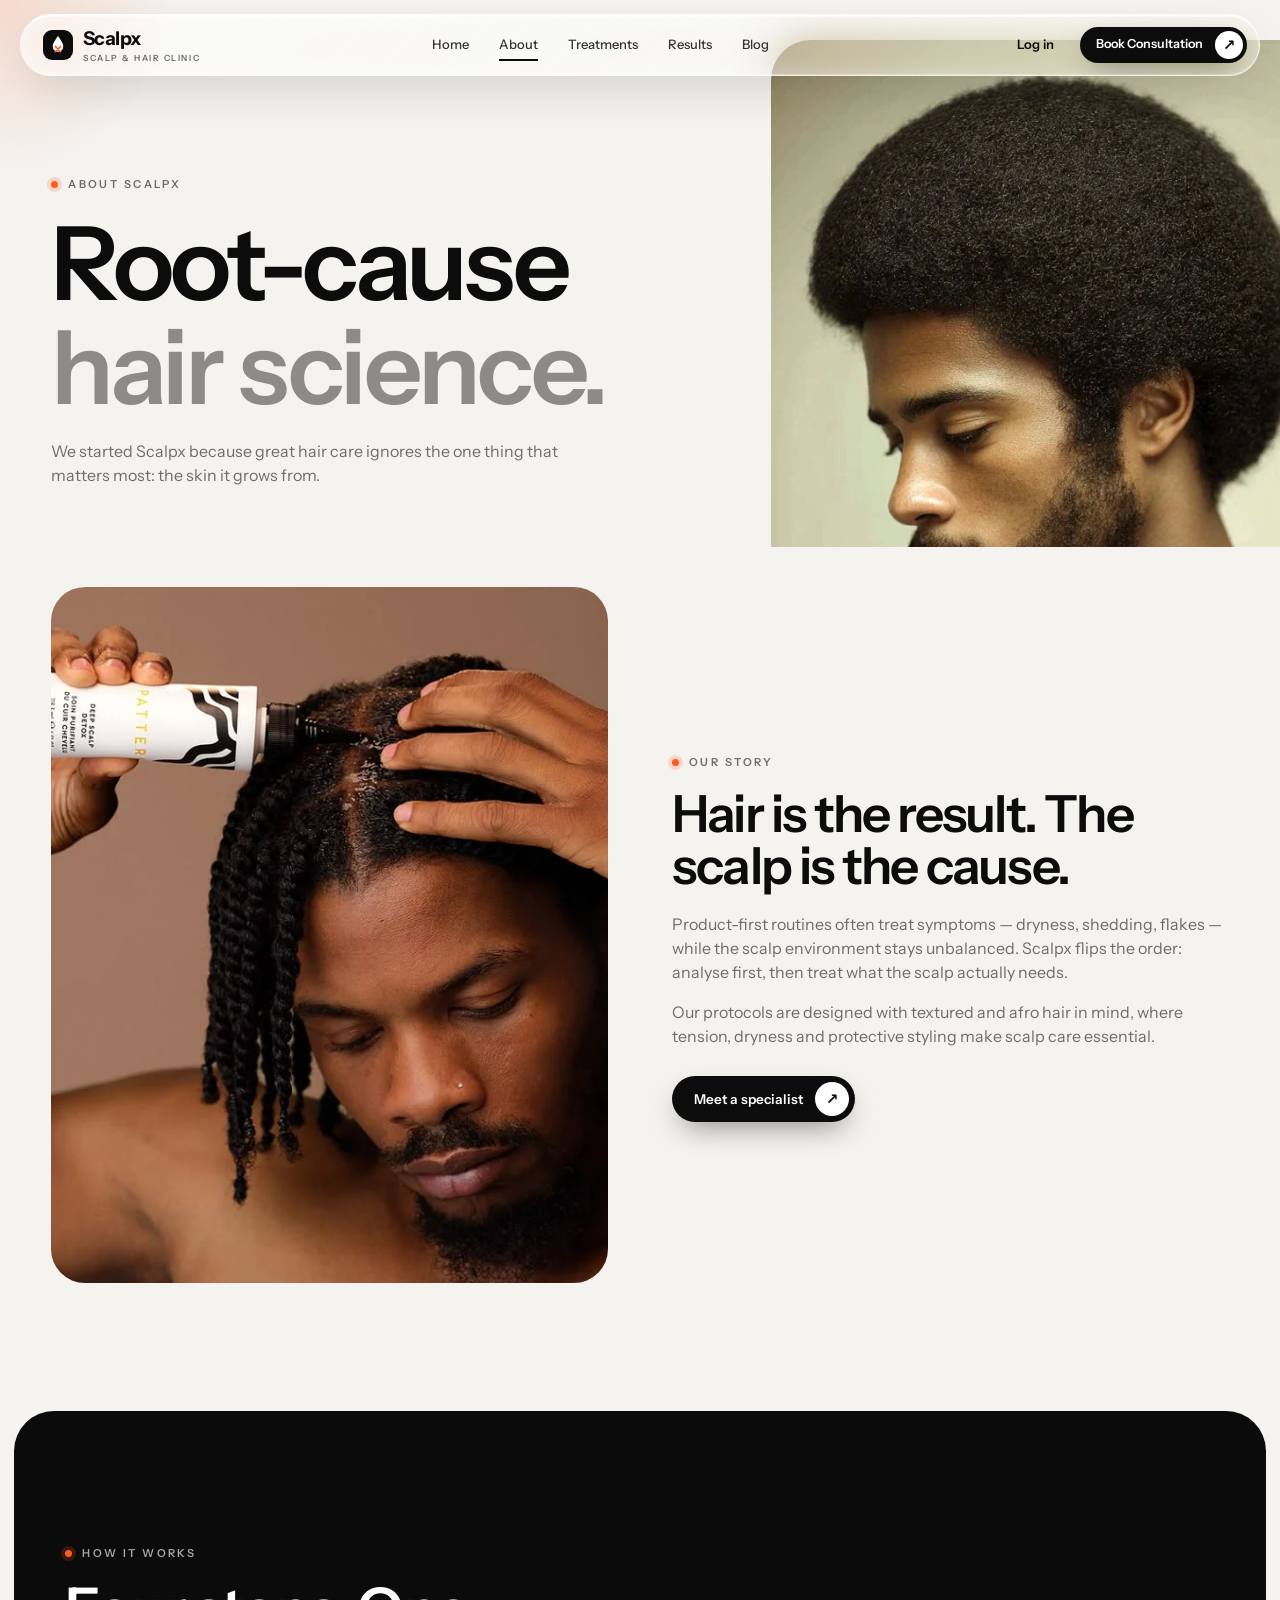
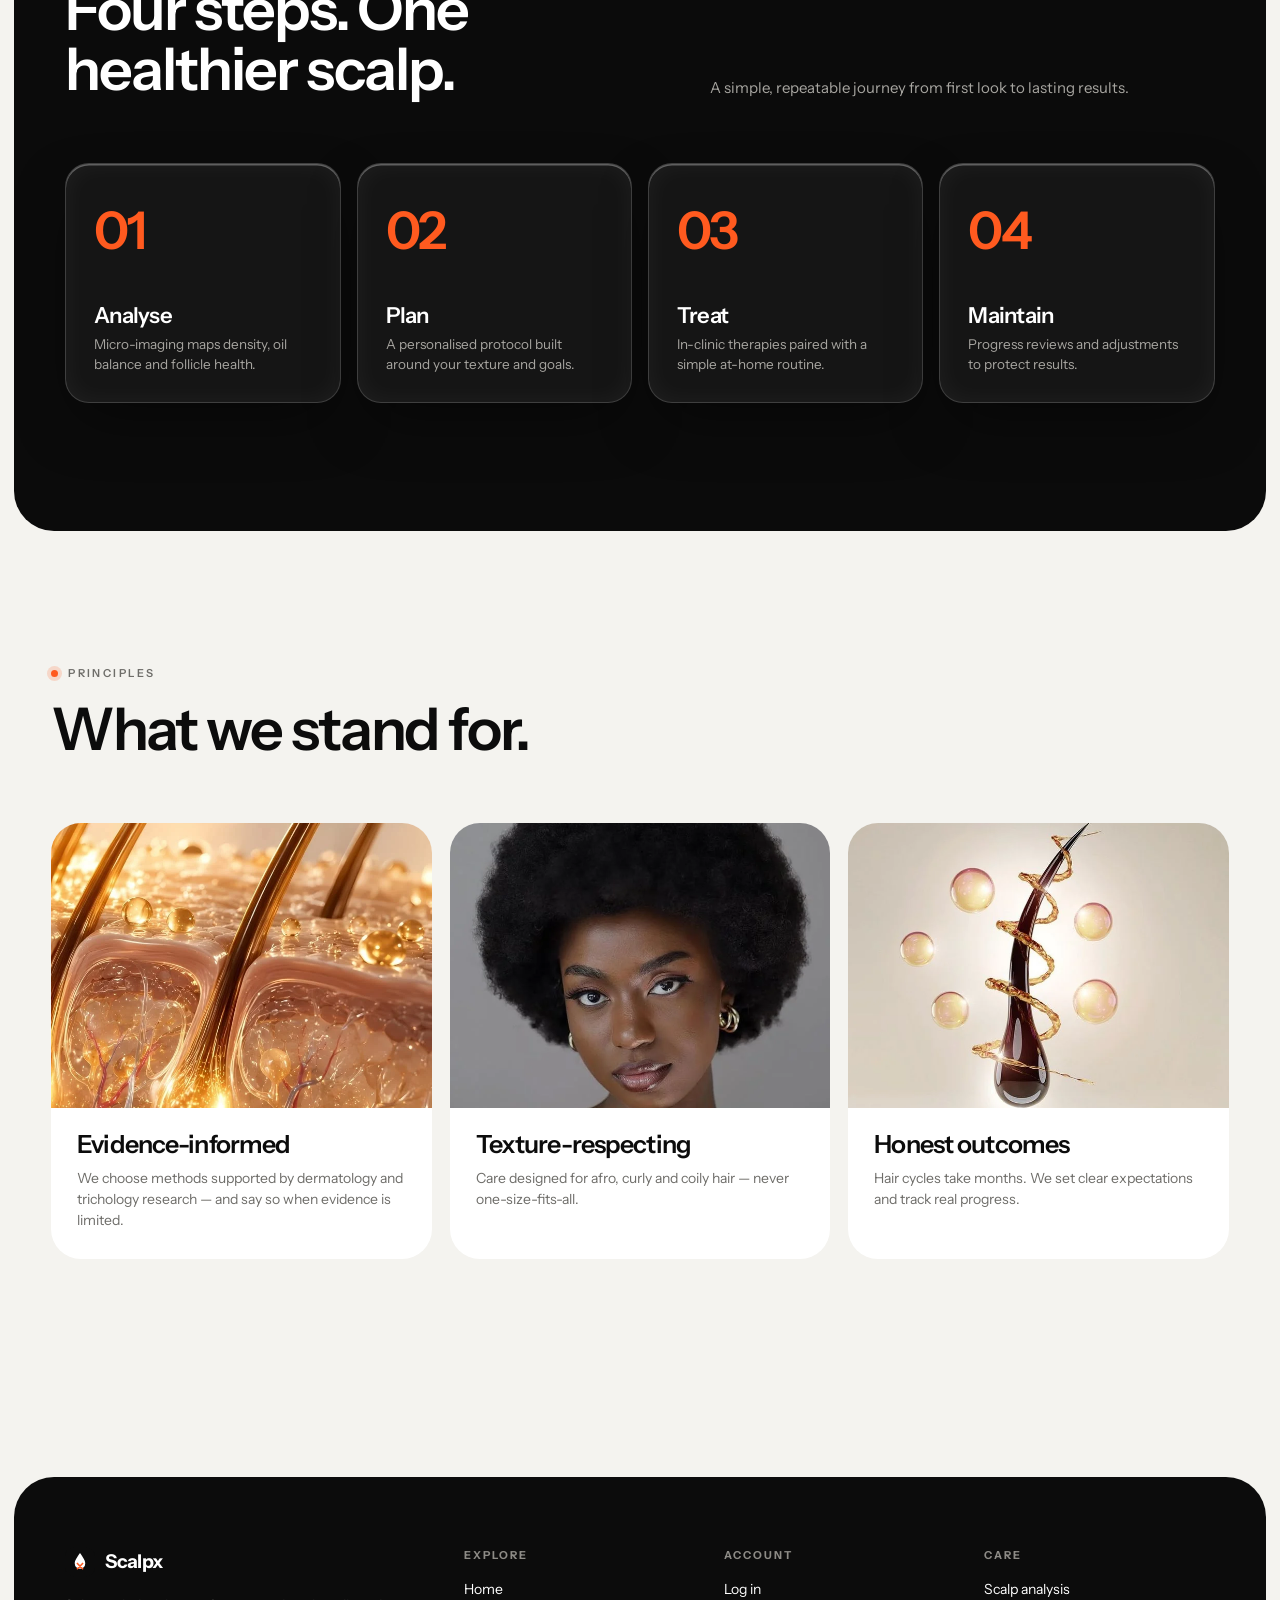
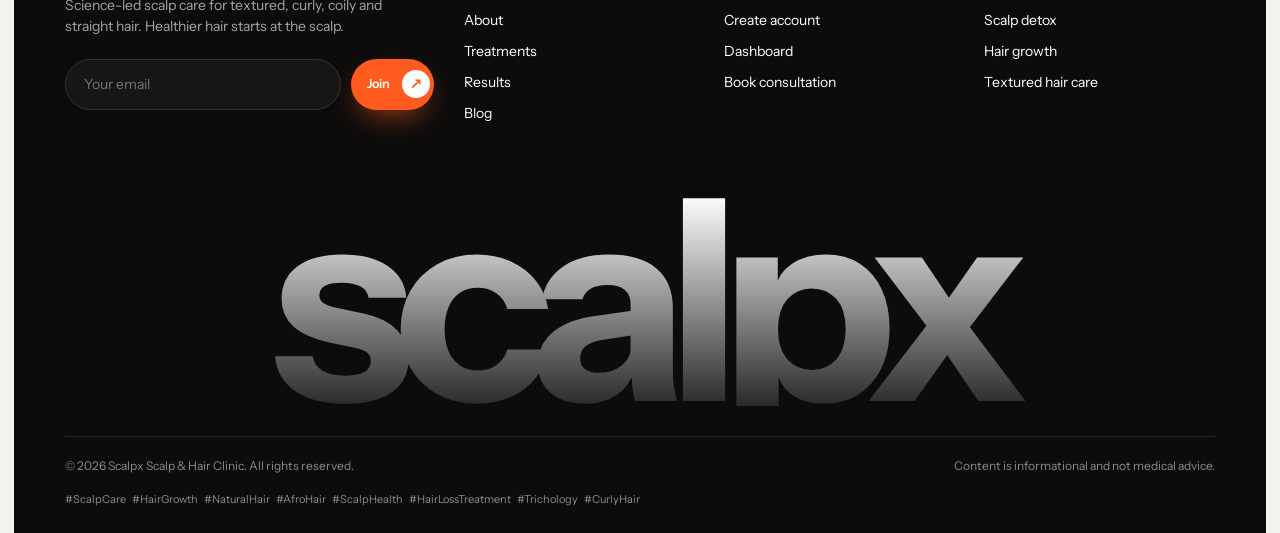
==== public/about.html @ f375ebe6 "Build Scalpx scalp & hair clinic site: pages, liquid-glass UI, motion, auth demo, SEO Co-Authored-By" ====
<!doctype html><html lang="en"><head><meta charset="utf-8"><meta name="viewport" content="width=device-width,initial-scale=1,viewport-fit=cover">
<title>About Scalpx — Root-Cause Scalp & Hair Science</title><meta name="description" content="Learn how Scalpx uses scalp analysis and personalised care for afro, curly and straight hair to support healthier, fuller hair growth."><meta name="keywords" content="scalp treatment, scalp care, hair growth, hair loss treatment, afro hair care, natural hair care, textured hair scalp clinic, scalp analysis, scalp detox, dandruff treatment, hair thinning, trichology, healthy hair, curly hair care, scalp health">
<meta name="theme-color" content="#f4f3ef"><link rel="canonical" href="https://scalpx.vercel.app/about.html">
<meta property="og:type" content="website"><meta property="og:title" content="About Scalpx — Root-Cause Scalp & Hair Science"><meta property="og:description" content="Learn how Scalpx uses scalp analysis and personalised care for afro, curly and straight hair to support healthier, fuller hair growth."><meta property="og:image" content="https://scalpx.vercel.app/img/og.jpg"><meta property="og:url" content="https://scalpx.vercel.app/about.html"><meta name="twitter:card" content="summary_large_image">
<link rel="icon" href="favicon.svg" type="image/svg+xml"><link rel="preload" href="fonts/instrument-sans-latin-wght-normal.woff2" as="font" type="font/woff2" crossorigin>
<link rel="stylesheet" href="css/style.css"><script type="application/ld+json">{"@context": "https://schema.org", "@type": "HealthAndBeautyBusiness", "name": "Scalpx Scalp & Hair Clinic", "description": "Science-led scalp analysis, treatments and ongoing care for stronger, fuller hair.", "url": "https://scalpx.vercel.app", "image": "https://scalpx.vercel.app/img/og.jpg", "knowsAbout": ["Scalp care", "Hair growth", "Afro-textured hair", "Hair loss"]}</script></head><body><header class="nav glass" role="banner">
 <a class="logo" href="index.html" aria-label="Scalpx home"><svg viewBox="0 0 40 40" fill="none" aria-hidden="true"><rect width="40" height="40" rx="12" fill="#0c0c0c"/><path d="M20 8c-4 6-7 9.5-7 14a7 7 0 0014 0c0-4.500-3-8-7-14z" fill="#fff"/><path d="M16.500 22l7 7m0-7l-7 7" stroke="#ff5a1f" stroke-width="2.200" stroke-linecap="round"/></svg><div>Scalpx<small>Scalp &amp; Hair Clinic</small></div></a>
 <nav class="links" aria-label="Primary"><a href="index.html">Home</a><a href="about.html" class=on>About</a><a href="treatments.html">Treatments</a><a href="results.html">Results</a><a href="blog.html">Blog</a></nav>
 <div class="nav-cta">
  <a class="login-link" data-auth="out" href="login.html">Log in</a>
  <a class="avatar" data-auth="in" href="dashboard.html" aria-label="Your dashboard" style="display:none"><span data-initial></span></a>
  <a class="btn btn-dark btn-sm" href="book.html">Book Consultation <i>↗</i></a>
  <button class="burger" aria-label="Menu" aria-expanded="false"><i></i><i></i></button>
 </div>
</header>
<div class="menu" aria-label="Mobile menu"><a class="big" href="index.html">Home<span>01</span></a><a class="big" href="about.html">About<span>02</span></a><a class="big" href="treatments.html">Treatments<span>03</span></a><a class="big" href="results.html">Results<span>04</span></a><a class="big" href="blog.html">Blog<span>05</span></a>
 <a class="big" data-auth="out" href="login.html">Log in<span>Account</span></a>
 <a class="big" data-auth="in" href="dashboard.html" style="display:none">Dashboard<span data-name></span></a>
 <a class="btn btn-acc" style="align-self:flex-start;margin-top:22px" href="book.html">Book Consultation <i>↗</i></a>
</div><main id="main">
<section class="page-hero"><div class="wrap"><span class="eyebrow">About Scalpx</span><h1>Root-cause<br><span class="dim">hair science.</span></h1>
<p>We started Scalpx because great hair care ignores the one thing that matters most: the skin it grows from.</p></div>
<div class="bgimg rvx"><img src="img/man.webp" alt="Man with a healthy afro"></div></section>
<section class="sec" style="padding-top:40px"><div class="wrap split">
 <div class="pic ratio-45 rvx"><img src="img/twists.webp" alt="Man receiving a scalp treatment on twists" style="object-position:40% 50%" loading="lazy"></div>
 <div><span class="eyebrow rv">Our story</span><h2 class="rv" style="font-size:clamp(32px,4vw,56px);margin:16px 0 20px">Hair is the result. The scalp is the cause.</h2>
 <p class="rv" style="color:var(--mute);margin-bottom:16px">Product-first routines often treat symptoms — dryness, shedding, flakes — while the scalp environment stays unbalanced. Scalpx flips the order: analyse first, then treat what the scalp actually needs.</p>
 <p class="rv" style="color:var(--mute);margin-bottom:28px">Our protocols are designed with textured and afro hair in mind, where tension, dryness and protective styling make scalp care essential.</p>
 <a class="btn btn-dark rv" href="book.html">Meet a specialist <i>↗</i></a></div>
</div></section>
<section class="dark-sec sec"><div class="wrap">
 <div class="sec-head"><div class="rv"><span class="eyebrow">How it works</span><h2 style="margin-top:16px">Four steps. One healthier scalp.</h2></div><p class="rv" style="--d:.1s">A simple, repeatable journey from first look to lasting results.</p></div>
 <div class="steps" style="--paper:#151515">
  <div class="step rv glass-dark" style="--d:0.0s"><div><h3>Analyse</h3><p style="color:#a7a5a0">Micro-imaging maps density, oil balance and follicle health.</p></div></div><div class="step rv glass-dark" style="--d:0.08s"><div><h3>Plan</h3><p style="color:#a7a5a0">A personalised protocol built around your texture and goals.</p></div></div><div class="step rv glass-dark" style="--d:0.16s"><div><h3>Treat</h3><p style="color:#a7a5a0">In-clinic therapies paired with a simple at-home routine.</p></div></div><div class="step rv glass-dark" style="--d:0.24s"><div><h3>Maintain</h3><p style="color:#a7a5a0">Progress reviews and adjustments to protect results.</p></div></div>
 </div>
</div></section>
<section class="sec"><div class="wrap">
 <div class="sec-head"><div class="rv"><span class="eyebrow">Principles</span><h2 style="margin-top:16px">What we stand for.</h2></div><p class="rv" style="--d:.1s"></p></div>
 <div class="tgrid">
  <div class="tcard rv" style="--d:0.0s"><div class="im"><img src="img/gold.webp" alt="" loading="lazy"></div><div class="tx"><h3>Evidence-informed</h3><p>We choose methods supported by dermatology and trichology research — and say so when evidence is limited.</p></div></div><div class="tcard rv" style="--d:0.1s"><div class="im"><img src="img/woman.webp" alt="" loading="lazy"></div><div class="tx"><h3>Texture-respecting</h3><p>Care designed for afro, curly and coily hair — never one-size-fits-all.</p></div></div><div class="tcard rv" style="--d:0.2s"><div class="im"><img src="img/helix.webp" alt="" loading="lazy"></div><div class="tx"><h3>Honest outcomes</h3><p>Hair cycles take months. We set clear expectations and track real progress.</p></div></div>
 </div>
</div></section>
</main><footer class="foot" role="contentinfo"><div class="wrap">
 <div class="cols">
  <div><a class="logo" href="index.html"><svg viewBox="0 0 40 40" fill="none" aria-hidden="true"><rect width="40" height="40" rx="12" fill="#0c0c0c"/><path d="M20 8c-4 6-7 9.5-7 14a7 7 0 0014 0c0-4.500-3-8-7-14z" fill="#fff"/><path d="M16.500 22l7 7m0-7l-7 7" stroke="#ff5a1f" stroke-width="2.200" stroke-linecap="round"/></svg><div>Scalpx</div></a>
   <p style="color:#a7a5a0;max-width:340px;margin:18px 0 22px;font-size:14px">Science-led scalp care for textured, curly, coily and straight hair. Healthier hair starts at the scalp.</p>
   <form id="newsform" class="news" novalidate><input class="sr" name="hp" tabindex="-1" aria-hidden="true"><label class="sr" for="nl">Email</label>
    <input id="nl" name="email" type="email" placeholder="Your email" style="flex:1;min-width:170px;padding:14px 18px;border-radius:99px;border:1px solid #333;background:#161616;color:#fff;font:inherit;font-size:14px">
    <button class="btn btn-acc btn-sm" type="submit">Join <i>↗</i></button></form></div>
  <div><h5>Explore</h5><ul><li><a href="index.html">Home</a></li><li><a href="about.html">About</a></li><li><a href="treatments.html">Treatments</a></li><li><a href="results.html">Results</a></li><li><a href="blog.html">Blog</a></li></ul></div>
  <div><h5>Account</h5><ul><li><a href="login.html">Log in</a></li><li><a href="login.html#register">Create account</a></li><li><a href="dashboard.html">Dashboard</a></li><li><a href="book.html">Book consultation</a></li></ul></div>
  <div><h5>Care</h5><ul><li><a href="treatments.html#analysis">Scalp analysis</a></li><li><a href="treatments.html#detox">Scalp detox</a></li><li><a href="treatments.html#growth">Hair growth</a></li><li><a href="treatments.html#textured">Textured hair care</a></li></ul></div>
 </div>
 <div class="big" aria-hidden="true">scalpx</div>
 <div class="legal"><span>© 2026 Scalpx Scalp &amp; Hair Clinic. All rights reserved.</span><span>Content is informational and not medical advice.</span></div>
 <div class="tags"><span>#ScalpCare</span> <span>#HairGrowth</span> <span>#NaturalHair</span> <span>#AfroHair</span> <span>#ScalpHealth</span> <span>#HairLossTreatment</span> <span>#Trichology</span> <span>#CurlyHair</span></div>
</div></footer><script src="js/main.js" defer></script></body></html>
---- public/css/style.css ----
@font-face{font-family:"Instrument Sans";src:url(../fonts/instrument-sans-latin-wght-normal.woff2) format("woff2");font-weight:400 700;font-display:swap}
:root{--bg:#f4f3ef;--paper:#fff;--ink:#0c0c0c;--mute:#6e6d69;--line:rgba(12,12,12,.1);--acc:#ff5a1f;--acc2:#ffb347;--r:28px;--ease:cubic-bezier(.2,.8,.2,1);--pad:clamp(20px,4vw,64px)}
*{box-sizing:border-box;margin:0;padding:0}
html{scroll-behavior:smooth;-webkit-text-size-adjust:100%}
body{font-family:"Instrument Sans",system-ui,-apple-system,"Segoe UI",sans-serif;background:var(--bg);color:var(--ink);line-height:1.5;overflow-x:hidden;-webkit-font-smoothing:antialiased;opacity:0;animation:pgin .7s var(--ease) .05s forwards}
@keyframes pgin{to{opacity:1}}
body.leaving{animation:none;opacity:0;transition:opacity .28s}
img{display:block;max-width:100%}
a{color:inherit;text-decoration:none}
button{font:inherit;color:inherit;cursor:pointer;border:0;background:none}
h1,h2,h3{letter-spacing:-.035em;line-height:1.02;font-weight:600}
.wrap{max-width:1360px;margin:0 auto;padding:0 var(--pad)}
.eyebrow{display:inline-flex;align-items:center;gap:10px;font-size:11px;letter-spacing:.22em;text-transform:uppercase;color:var(--mute);font-weight:600}
.eyebrow:before{content:"";width:7px;height:7px;border-radius:50%;background:var(--acc);box-shadow:0 0 0 4px rgba(255,90,31,.18)}
.dim{color:#8d8b86}.acc{color:var(--acc)}
.sr{position:absolute;width:1px;height:1px;overflow:hidden;clip:rect(0 0 0 0)}

/* ---------- liquid glass ---------- */
.glass,.glass-dark{position:relative;isolation:isolate;overflow:hidden;backdrop-filter:blur(22px) saturate(1.7) brightness(1.04);-webkit-backdrop-filter:blur(22px) saturate(1.7) brightness(1.04)}
.glass{background:linear-gradient(135deg,rgba(255,255,255,.62),rgba(255,255,255,.28));border:1px solid rgba(255,255,255,.7);box-shadow:inset 0 1.5px 0 rgba(255,255,255,.95),inset 0 -1px 0 rgba(255,255,255,.35),inset 0 0 22px rgba(255,255,255,.35),0 18px 50px -14px rgba(20,20,20,.22)}
.glass-dark{background:linear-gradient(135deg,rgba(30,30,30,.62),rgba(10,10,10,.42));border:1px solid rgba(255,255,255,.18);color:#fff;box-shadow:inset 0 1.5px 0 rgba(255,255,255,.3),inset 0 0 26px rgba(255,255,255,.05),0 24px 60px -16px rgba(0,0,0,.5)}
.glass:after,.glass-dark:after{content:"";position:absolute;inset:0;z-index:-1;pointer-events:none;background:radial-gradient(260px circle at var(--mx,30%) var(--my,0%),rgba(255,255,255,.55),transparent 60%);opacity:.0;transition:opacity .4s}
.glass-dark:after{background:radial-gradient(260px circle at var(--mx,30%) var(--my,0%),rgba(255,160,90,.28),transparent 60%)}
.glass:hover:after,.glass-dark:hover:after{opacity:1}

/* ---------- nav ---------- */
.nav{position:fixed;top:14px;left:50%;transform:translateX(-50%);width:min(1240px,calc(100% - 28px));z-index:90;border-radius:999px;padding:10px 12px 10px 22px;display:flex;align-items:center;justify-content:space-between;gap:16px;transition:top .4s var(--ease),transform .4s var(--ease)}
.nav.hide{transform:translate(-50%,-140%)}
.logo{display:flex;align-items:center;gap:10px;font-weight:700;letter-spacing:-.03em;font-size:19px}
.logo small{display:block;font-size:8.5px;letter-spacing:.18em;text-transform:uppercase;color:var(--mute);font-weight:600;margin-top:-2px}
.logo svg{width:30px;height:30px}
.links{display:flex;gap:30px;font-size:13px;font-weight:500}
.links a{position:relative;padding:6px 0;color:#333}
.links a:after{content:"";position:absolute;left:0;bottom:0;height:1.5px;width:100%;background:var(--ink);transform:scaleX(0);transform-origin:right;transition:transform .4s var(--ease)}
.links a:hover:after,.links a.on:after{transform:scaleX(1);transform-origin:left}
.nav-cta{display:flex;align-items:center;gap:10px}
.login-link{font-size:13px;font-weight:600;padding:10px 16px;border-radius:999px}
.login-link:hover{background:rgba(0,0,0,.06)}
.avatar{width:36px;height:36px;border-radius:50%;background:var(--ink);color:#fff;display:grid;place-items:center;font-weight:700;font-size:14px}
.burger{display:none;width:42px;height:42px;border-radius:50%;background:var(--ink);position:relative}
.burger i{position:absolute;left:12px;right:12px;height:1.8px;background:#fff;transition:.35s var(--ease)}
.burger i:nth-child(1){top:16px}.burger i:nth-child(2){top:24px}
.burger.x i:nth-child(1){top:20px;transform:rotate(45deg)}.burger.x i:nth-child(2){top:20px;transform:rotate(-45deg)}
.menu{position:fixed;inset:0;z-index:80;background:rgba(244,243,239,.78);backdrop-filter:blur(30px) saturate(1.6);-webkit-backdrop-filter:blur(30px) saturate(1.6);display:flex;flex-direction:column;justify-content:center;padding:100px var(--pad) 40px;gap:6px;clip-path:circle(0 at calc(100% - 50px) 40px);transition:clip-path .7s var(--ease);pointer-events:none}
.menu.open{clip-path:circle(160% at calc(100% - 50px) 40px);pointer-events:auto}
.menu a.big{font-size:clamp(40px,12vw,64px);font-weight:600;letter-spacing:-.04em;padding:4px 0;display:flex;justify-content:space-between;align-items:center;border-bottom:1px solid var(--line)}
.menu a.big span{font-size:13px;color:var(--mute);letter-spacing:0;font-weight:500}

/* ---------- buttons ---------- */
.btn{display:inline-flex;align-items:center;gap:12px;padding:6px 6px 6px 22px;border-radius:999px;font-weight:600;font-size:13.5px;transition:transform .35s var(--ease),box-shadow .35s;white-space:nowrap}
.btn i{width:34px;height:34px;border-radius:50%;display:grid;place-items:center;font-style:normal;font-size:15px;transition:transform .4s var(--ease)}
.btn:hover{transform:translateY(-2px)}.btn:hover i{transform:rotate(-45deg)}
.btn-dark{background:var(--ink);color:#fff;box-shadow:0 12px 30px -10px rgba(0,0,0,.5)}.btn-dark i{background:#fff;color:var(--ink)}
.btn-acc{background:var(--acc);color:#fff;box-shadow:0 12px 30px -10px rgba(255,90,31,.7)}.btn-acc i{background:#fff;color:var(--acc)}
.btn-line{border:1.5px solid var(--ink);padding:5px 5px 5px 20px}.btn-line i{background:var(--ink);color:#fff}
.btn-sm{font-size:12.5px;padding:4px 4px 4px 16px}.btn-sm i{width:28px;height:28px}
.circ{width:38px;height:38px;border-radius:50%;display:grid;place-items:center;background:var(--ink);color:#fff;transition:transform .4s var(--ease)}
.circ.w{background:#fff;color:var(--ink)}

/* ---------- hero ---------- */
.hero{position:relative;min-height:max(100svh,760px);padding-top:120px;overflow:hidden;background:radial-gradient(900px 500px at 70% 25%,#fff,transparent 70%),var(--bg)}
.hero-copy{position:relative;z-index:5;max-width:600px;padding:0 var(--pad);margin-left:max(0px,calc((100vw - 1360px)/2))}
.hero h1{font-size:clamp(44px,6.2vw,92px);margin:18px 0 20px}
.hero h1 .l{display:block;overflow:hidden;padding-bottom:.06em}
.hero h1 .l>span{display:block;transform:translateY(110%);animation:up 1.1s var(--ease) forwards}
.hero h1 .l:nth-child(2)>span{animation-delay:.12s}.hero h1 .l:nth-child(3)>span{animation-delay:.24s}
@keyframes up{to{transform:none}}
.hero p.lead{font-size:15px;color:#4a4946;max-width:340px;margin-bottom:26px}
.hero-figure{position:absolute;left:50%;bottom:calc(var(--wordh,18vw)*.5);width:min(31vw,440px);transform:translateX(-4%);z-index:3;aspect-ratio:640/849;pointer-events:none}
.hero-figure img{position:absolute;inset:0;width:100%;height:100%;object-fit:contain;object-position:bottom}
.hero-figure .main{-webkit-mask-image:linear-gradient(#000 78%,transparent 99%);mask-image:linear-gradient(#000 78%,transparent 99%);animation:float 9s ease-in-out infinite}
.hero-figure .trail{filter:blur(14px) saturate(1.4) sepia(.5);opacity:.32;transform-origin:30% 50%;-webkit-mask-image:linear-gradient(90deg,transparent 30%,#000 55%,transparent 100%);mask-image:linear-gradient(90deg,transparent 30%,#000 55%,transparent 100%)}
.hero-figure .t1{animation:trail 4.5s ease-in-out infinite}.hero-figure .t2{animation:trail 4.5s ease-in-out -2.2s infinite;opacity:.32;filter:blur(26px) saturate(1.8) sepia(.8)}
@keyframes trail{0%,100%{transform:translateX(5%) scaleX(1.05)}50%{transform:translateX(17%) scaleX(1.25)}}
@keyframes float{0%,100%{transform:translateY(0)}50%{transform:translateY(-12px)}}
.hero-word{position:absolute;left:0;right:0;bottom:-.1em;text-align:center;font-size:clamp(120px,30vw,520px);line-height:.8;font-weight:700;letter-spacing:-.075em;z-index:2;color:#0a0a0a;white-space:nowrap;user-select:none;padding-bottom:.12em;transform:translateY(40%);opacity:0;animation:word 1.5s var(--ease) .3s forwards}
@keyframes word{to{transform:none;opacity:1}}
.hero-word b{font-weight:700;background:linear-gradient(120deg,#0a0a0a 55%,var(--acc));-webkit-background-clip:text;background-clip:text;color:transparent}
.float-card{position:absolute;right:max(var(--pad),calc((100vw - 1360px)/2 + var(--pad)));top:150px;z-index:6;width:236px;border-radius:24px;padding:12px;animation:float 7s ease-in-out infinite}
.float-card img{width:100%;height:118px;object-fit:cover;border-radius:16px}
.float-card .row{display:flex;justify-content:space-between;align-items:flex-end;padding:12px 4px 4px;gap:8px}
.float-card h4{font-size:14px;letter-spacing:-.02em}.float-card p{font-size:10.5px;opacity:.7;line-height:1.35;margin-top:3px}
.scroll-cue{position:absolute;left:var(--pad);bottom:28px;z-index:6;display:flex;align-items:center;gap:10px;font-size:11px;letter-spacing:.18em;text-transform:uppercase;color:var(--mute)}
.scroll-cue i{width:1px;height:40px;background:linear-gradient(var(--ink),transparent);animation:cue 2s infinite}
@keyframes cue{0%{transform:scaleY(0);transform-origin:top}50%{transform:scaleY(1);transform-origin:top}51%{transform-origin:bottom}100%{transform:scaleY(0);transform-origin:bottom}}

/* ---------- ticker ---------- */
.ticker{background:var(--ink);color:#fff;overflow:hidden;padding:18px 0;position:relative;z-index:4}
.ticker .tr{display:flex;width:max-content;animation:tick 34s linear infinite}
.ticker span{font-size:clamp(18px,2.2vw,28px);font-weight:600;letter-spacing:-.02em;padding:0 28px;display:flex;align-items:center;gap:56px}
.ticker span:after{content:"✦";color:var(--acc);font-size:.7em}
@keyframes tick{to{transform:translateX(-50%)}}

/* ---------- sections ---------- */
section{position:relative}
.sec{padding:clamp(70px,10vw,140px) 0}
.sec-head{display:grid;grid-template-columns:1.2fr 1fr;gap:40px;align-items:end;margin-bottom:clamp(36px,5vw,70px)}
.sec h2{font-size:clamp(34px,4.6vw,66px)}
.sec-head p{color:var(--mute);font-size:15px;max-width:420px}
.cards{display:grid;grid-template-columns:repeat(4,1fr);gap:18px;align-items:start}
.card{position:relative;border-radius:26px;overflow:hidden;aspect-ratio:3/4.3;color:#fff;background:#111;display:flex;flex-direction:column;justify-content:flex-end;padding:22px;transition:transform .6s var(--ease)}
.card:nth-child(1){margin-top:0}.card:nth-child(2){margin-top:54px}.card:nth-child(3){margin-top:26px}.card:nth-child(4){margin-top:80px}
.card>img{position:absolute;inset:0;width:100%;height:100%;object-fit:cover;opacity:.88;transition:transform 1.2s var(--ease)}
.card:hover>img{transform:scale(1.08)}
.card:before{content:"";position:absolute;inset:0;background:linear-gradient(transparent 35%,rgba(0,0,0,.82));z-index:1}
.card.light{background:#ece8e2;color:var(--ink)}.card.light:before{background:linear-gradient(transparent 45%,rgba(236,232,226,.95))}
.card .tag{position:absolute;top:18px;left:18px;z-index:2;font-size:10.5px;padding:6px 12px;border-radius:99px;letter-spacing:.04em}
.card .in{position:relative;z-index:2}
.card h3{font-size:clamp(22px,2vw,28px);margin-bottom:8px}.card h3 em{font-style:normal;color:var(--acc)}
.card p{font-size:12.5px;opacity:.8;margin-bottom:16px;max-width:250px}
.card .circ{position:absolute;right:20px;bottom:20px;z-index:2}.card:hover .circ{transform:rotate(-45deg)}
.split{display:grid;grid-template-columns:1fr 1fr;gap:clamp(30px,5vw,90px);align-items:center}
.pic{position:relative;border-radius:34px;overflow:hidden}
.pic img{width:100%;height:100%;object-fit:cover}
.ratio-45{aspect-ratio:4/5}.ratio-1{aspect-ratio:1}
.stats{display:grid;grid-template-columns:repeat(4,1fr);gap:0;border-top:1px solid var(--line)}
.stat{padding:30px 22px 10px 0}.stat b{display:block;font-size:clamp(40px,5vw,76px);letter-spacing:-.05em;font-weight:600}.stat b sup{font-size:.4em;color:var(--acc);vertical-align:top;margin-left:2px}
.stat span{font-size:13px;color:var(--mute)}
.dark-sec{background:#0b0b0b;color:#fff;border-radius:40px;margin:0 14px;overflow:hidden}
.dark-sec .sec-head p,.dark-sec .eyebrow{color:#a7a5a0}
.tlist{display:grid;gap:0}
.trow{display:grid;grid-template-columns:70px 1fr 1.1fr auto;gap:24px;align-items:center;padding:26px 0;border-bottom:1px solid rgba(255,255,255,.13);transition:padding .5s var(--ease),background .4s}
.trow:hover{padding-left:16px;padding-right:16px;background:rgba(255,255,255,.04)}
.trow .n{color:var(--acc);font-weight:600;font-size:13px}.trow h3{font-size:clamp(22px,2.6vw,36px)}.trow p{color:#a7a5a0;font-size:14px}
.trow .circ{background:#fff;color:#000}.trow:hover .circ{transform:rotate(-45deg);background:var(--acc);color:#fff}
.orb{position:absolute;border-radius:50%;filter:blur(70px);opacity:.55;pointer-events:none;animation:float 12s ease-in-out infinite}
.quote{font-size:clamp(26px,3.6vw,52px);letter-spacing:-.035em;line-height:1.1;font-weight:500}
.cta{position:relative;border-radius:40px;overflow:hidden;margin:0 14px;color:#fff;min-height:520px;display:grid;place-items:center;text-align:center;padding:60px 24px}
.cta>img{position:absolute;inset:0;width:100%;height:100%;object-fit:cover;z-index:-2;animation:zoom 22s ease-in-out infinite alternate}
@keyframes zoom{to{transform:scale(1.12)}}
.cta:before{content:"";position:absolute;inset:0;background:linear-gradient(rgba(0,0,0,.45),rgba(0,0,0,.7));z-index:-1}
.cta h2{font-size:clamp(38px,6vw,92px);max-width:900px;margin:18px auto 30px}
.page-hero{padding:170px 0 60px;position:relative;overflow:hidden}
.page-hero h1{font-size:clamp(46px,8vw,128px);margin:18px 0}
.page-hero p{max-width:520px;color:var(--mute);font-size:16px}
.page-hero .bgimg{position:absolute;right:-4%;top:40px;width:min(44vw,560px);aspect-ratio:3/4;border-radius:40px;overflow:hidden;opacity:.95;transform:rotate(4deg)}
.page-hero .bgimg img{width:100%;height:100%;object-fit:cover}
.chips{display:flex;flex-wrap:wrap;gap:8px}.chip{padding:9px 16px;border-radius:99px;font-size:12.5px;font-weight:600;border:1px solid var(--line);background:rgba(255,255,255,.5);transition:.3s}
.chip.on,.chip:hover{background:var(--ink);color:#fff;border-color:var(--ink)}
.steps{display:grid;grid-template-columns:repeat(4,1fr);gap:16px;counter-reset:s}
.step{background:var(--paper);border-radius:24px;padding:28px;min-height:240px;counter-increment:s;display:flex;flex-direction:column;justify-content:space-between;transition:transform .5s var(--ease),box-shadow .5s}
.step:hover{transform:translateY(-8px);box-shadow:0 30px 60px -30px rgba(0,0,0,.35)}
.step:before{content:"0" counter(s);font-size:52px;font-weight:600;letter-spacing:-.05em;color:var(--acc)}
.step h3{font-size:22px;margin-bottom:6px}.step p{font-size:13.5px;color:var(--mute)}
.tgrid{display:grid;grid-template-columns:repeat(3,1fr);gap:18px}
.tcard{background:var(--paper);border-radius:30px;overflow:hidden;display:flex;flex-direction:column;transition:transform .5s var(--ease),box-shadow .5s}
.tcard:hover{transform:translateY(-8px);box-shadow:0 36px 70px -34px rgba(0,0,0,.4)}
.tcard .im{aspect-ratio:4/3;overflow:hidden;background:#111}.tcard .im img{width:100%;height:100%;object-fit:cover;transition:transform 1.2s var(--ease)}.tcard:hover .im img{transform:scale(1.08)}
.tcard .tx{padding:24px 26px 28px;display:flex;flex-direction:column;gap:10px;flex:1}
.tcard h3{font-size:25px}.tcard p{font-size:14px;color:var(--mute);flex:1}
.meta{display:flex;gap:8px;flex-wrap:wrap}.meta span{font-size:11px;padding:5px 11px;border-radius:99px;background:var(--bg);font-weight:600}
.bar{margin:18px 0}.bar .lab{display:flex;justify-content:space-between;font-size:13px;font-weight:600;margin-bottom:8px}
.bar .tk{height:8px;border-radius:9px;background:rgba(255,255,255,.14);overflow:hidden}.bar .tk i{display:block;height:100%;width:0;border-radius:9px;background:linear-gradient(90deg,var(--acc),var(--acc2));transition:width 1.8s var(--ease)}
.bar.on .tk i{width:var(--w)}
.faq details{border-bottom:1px solid var(--line);padding:22px 0}.faq summary{list-style:none;cursor:pointer;display:flex;justify-content:space-between;font-size:clamp(18px,2vw,24px);font-weight:600;letter-spacing:-.02em;gap:20px}
.faq summary::-webkit-details-marker{display:none}.faq summary:after{content:"+";font-size:28px;line-height:1;transition:transform .4s var(--ease);color:var(--acc)}
.faq details[open] summary:after{transform:rotate(45deg)}.faq details p{color:var(--mute);margin-top:12px;max-width:640px;font-size:15px}
.posts{display:grid;grid-template-columns:repeat(3,1fr);gap:18px}
.post{cursor:pointer;background:var(--paper);border-radius:28px;overflow:hidden;text-align:left;transition:transform .5s var(--ease),box-shadow .5s;display:flex;flex-direction:column}
.post:hover{transform:translateY(-8px);box-shadow:0 36px 70px -34px rgba(0,0,0,.4)}
.post .im{aspect-ratio:16/11;overflow:hidden}.post .im img{width:100%;height:100%;object-fit:cover;transition:transform 1.2s var(--ease)}.post:hover .im img{transform:scale(1.08)}
.post .tx{padding:22px 24px 26px}.post small{color:var(--acc);font-weight:700;font-size:11px;letter-spacing:.14em;text-transform:uppercase}
.post h3{font-size:22px;margin:8px 0}.post p{font-size:13.5px;color:var(--mute)}
.post.hide{display:none}
.modal{position:fixed;inset:0;z-index:120;background:rgba(10,10,10,.55);backdrop-filter:blur(10px);display:grid;place-items:center;padding:20px;opacity:0;pointer-events:none;transition:opacity .4s}
.modal.open{opacity:1;pointer-events:auto}
.modal .box{max-width:720px;width:100%;max-height:88vh;overflow:auto;border-radius:32px;transform:translateY(30px) scale(.97);transition:transform .5s var(--ease)}
.modal.open .box{transform:none}
.modal .box img{width:100%;height:240px;object-fit:cover}.modal .bd{padding:30px 34px 38px}.modal h3{font-size:34px;margin:10px 0 14px}.modal .bd p{color:#333;margin-bottom:12px;font-size:15px}
.x-btn{position:absolute;top:14px;right:14px;z-index:3;width:38px;height:38px;border-radius:50%;background:rgba(0,0,0,.6);color:#fff;font-size:18px}
.news{display:flex;gap:10px;flex-wrap:wrap}
.field{display:flex;flex-direction:column;gap:7px;margin-bottom:16px}
.field label{font-size:12px;font-weight:600;letter-spacing:.04em}
.field input,.field select,.field textarea{font:inherit;font-size:15px;padding:15px 18px;border-radius:16px;border:1.5px solid rgba(12,12,12,.12);background:rgba(255,255,255,.7);outline:none;transition:border .3s,box-shadow .3s,background .3s;width:100%}
.field input:focus,.field select:focus,.field textarea:focus{border-color:var(--acc);box-shadow:0 0 0 4px rgba(255,90,31,.15);background:#fff}
.field .err{font-size:12px;color:#d2300a;min-height:0;display:none}.field.bad input,.field.bad select{border-color:#d2300a}.field.bad .err{display:block}
.pw{position:relative}.pw button{position:absolute;right:12px;top:50%;transform:translateY(-50%);font-size:12px;font-weight:600;color:var(--mute);padding:6px 8px}
.two{display:grid;grid-template-columns:1fr 1fr;gap:14px}
.auth{min-height:100svh;display:grid;grid-template-columns:1.05fr 1fr}
.auth-side{position:relative;overflow:hidden;color:#fff;display:flex;flex-direction:column;justify-content:space-between;padding:34px;min-height:100svh}
.auth-side>img{position:absolute;inset:0;width:100%;height:100%;object-fit:cover;z-index:-2;animation:zoom 20s ease-in-out infinite alternate}
.auth-side:before{content:"";position:absolute;inset:0;z-index:-1;background:linear-gradient(160deg,rgba(0,0,0,.2),rgba(0,0,0,.75))}
.auth-side h2{font-size:clamp(36px,4.2vw,64px);max-width:500px}
.auth-main{display:grid;place-items:center;padding:100px var(--pad) 50px}
.auth-card{width:min(460px,100%)}
.tabs{display:grid;grid-template-columns:1fr 1fr;background:rgba(12,12,12,.06);border-radius:99px;padding:5px;margin-bottom:28px;position:relative}
.tabs button{padding:12px;border-radius:99px;font-weight:600;font-size:14px;position:relative;z-index:1;transition:color .3s}
.tabs i{position:absolute;top:5px;bottom:5px;left:5px;width:calc(50% - 5px);background:var(--ink);border-radius:99px;transition:transform .5s var(--ease)}
.tabs.reg i{transform:translateX(100%)}.tabs button.on{color:#fff}
.auth-card h1{font-size:clamp(32px,4vw,46px);margin-bottom:8px}.auth-card .sub{color:var(--mute);font-size:14px;margin-bottom:22px}
.formmsg{font-size:13px;padding:12px 16px;border-radius:14px;margin-bottom:16px;display:none}.formmsg.show{display:block}.formmsg.bad{background:#fde8e2;color:#a82707}.formmsg.ok{background:#e1f5e8;color:#157a3a}
.dash{padding:130px 0 80px}
.dgrid{display:grid;grid-template-columns:1.4fr 1fr;gap:18px;margin-top:34px}
.panel{background:var(--paper);border-radius:30px;padding:30px}
.panel.dk{background:#0b0b0b;color:#fff}
.panel h3{font-size:24px;margin-bottom:16px}
.chk{display:flex;align-items:center;gap:14px;padding:14px 0;border-bottom:1px solid var(--line);cursor:pointer;font-size:15px}
.chk input{appearance:none;width:24px;height:24px;border-radius:8px;border:1.8px solid #bbb;display:grid;place-items:center;transition:.3s;flex:none}
.chk input:checked{background:var(--acc);border-color:var(--acc)}.chk input:checked:after{content:"✓";color:#fff;font-size:14px}
.chk input:checked+span{text-decoration:line-through;color:var(--mute)}
.bk{padding:16px 0;border-bottom:1px solid var(--line);display:flex;justify-content:space-between;gap:12px;font-size:14px}.bk small{color:var(--mute)}
.empty{color:var(--mute);font-size:14px}
.toast{position:fixed;left:50%;bottom:28px;z-index:200;transform:translate(-50%,140%);padding:14px 22px;border-radius:99px;font-size:14px;font-weight:600;transition:transform .6s var(--ease)}
.toast.show{transform:translate(-50%,0)}
.foot{background:var(--ink);color:#fff;border-radius:40px 40px 0 0;margin:90px 14px 0;padding:70px 0 26px;position:relative;overflow:hidden}
.foot .cols{display:grid;grid-template-columns:1.6fr 1fr 1fr 1fr;gap:30px}
.foot h5{font-size:11px;letter-spacing:.18em;text-transform:uppercase;color:#8d8b86;margin-bottom:16px}.foot li{list-style:none;margin-bottom:10px;font-size:14px}.foot li a:hover{color:var(--acc)}
.foot .big{font-size:clamp(80px,22vw,340px);font-weight:700;letter-spacing:-.08em;line-height:.75;margin-top:60px;background:linear-gradient(#fff,#2a2a2a);-webkit-background-clip:text;background-clip:text;color:transparent;text-align:center;user-select:none}
.foot .legal{display:flex;justify-content:space-between;gap:12px;flex-wrap:wrap;font-size:12px;color:#8d8b86;margin-top:30px;border-top:1px solid #262626;padding-top:20px}
.tags{display:flex;flex-wrap:wrap;gap:6px;margin-top:16px}.tags span{font-size:11px;color:#8d8b86}

/* reveal */
.rv{opacity:0;transform:translateY(46px);transition:opacity 1s var(--ease),transform 1.1s var(--ease);transition-delay:var(--d,0s)}
.rv.in{opacity:1;transform:none}
.rvx{opacity:0;transform:scale(.92) translateY(40px);transition:opacity 1s var(--ease),transform 1.4s var(--ease)}.rvx.in{opacity:1;transform:none}
.glow-cur{position:fixed;width:380px;height:380px;border-radius:50%;pointer-events:none;z-index:1;background:radial-gradient(circle,rgba(255,90,31,.16),transparent 65%);transform:translate(-50%,-50%);left:-400px;top:-400px;mix-blend-mode:multiply}

@media(max-width:1000px){
 .links,.nav-cta .btn,.login-link{display:none}.burger{display:block}
 .cards{grid-template-columns:repeat(2,1fr)}.card:nth-child(n){margin-top:0}.card:nth-child(even){margin-top:36px}
 .tgrid,.posts{grid-template-columns:repeat(2,1fr)}.steps{grid-template-columns:repeat(2,1fr)}
 .split,.sec-head,.dgrid{grid-template-columns:1fr}.auth{grid-template-columns:1fr}.auth-side{min-height:300px;padding:100px 24px 28px}.auth-side h2{font-size:34px}
 .trow{grid-template-columns:44px 1fr auto}.trow p{display:none}
 .page-hero .bgimg{display:none}.foot .cols{grid-template-columns:1fr 1fr}.stats{grid-template-columns:repeat(2,1fr)}
}
@media(max-width:700px){
 .hero{min-height:max(118svh,215vw);padding-top:100px}
 .hero h1{font-size:clamp(40px,12.4vw,64px)}
 .hero-figure{width:76vw;left:auto;right:-6vw;transform:none;bottom:calc(var(--wordh,26vw)*.45)}
 .hero-word{font-size:35vw}
 .float-card{top:auto;bottom:calc(35vw*.75 + 4px);left:14px;right:auto;width:162px;padding:8px;border-radius:20px;z-index:6}
 .float-card img{height:70px}.float-card p{display:none}.float-card h4{font-size:12px}.float-card .circ{width:30px;height:30px}
 .scroll-cue{display:none}
 .hero p.lead{font-size:14px;max-width:260px;margin-bottom:18px}
 .cards{grid-template-columns:none;grid-auto-flow:column;grid-auto-columns:78%;overflow-x:auto;scroll-snap-type:x mandatory;margin:0 calc(var(--pad)*-1);padding:0 var(--pad) 20px;scrollbar-width:none}
 .cards::-webkit-scrollbar{display:none}.card{scroll-snap-align:center}.card:nth-child(n){margin-top:0}.card:nth-child(even){margin-top:30px}
 .tgrid,.posts,.steps{grid-template-columns:1fr}.two{grid-template-columns:1fr}
 .stat{padding-right:8px}.foot .cols{grid-template-columns:1fr 1fr}.foot .cols>div:first-child{grid-column:1/-1}
 .dark-sec,.cta,.foot{margin-left:8px;margin-right:8px;border-radius:30px}.page-hero{padding-top:130px}
 .modal .bd{padding:22px}.modal h3{font-size:26px}
}
@media(prefers-reduced-motion:reduce){*,*:before,*:after{animation-duration:.01ms!important;animation-iteration-count:1!important;transition-duration:.01ms!important}.rv,.rvx{opacity:1;transform:none}body{opacity:1}}
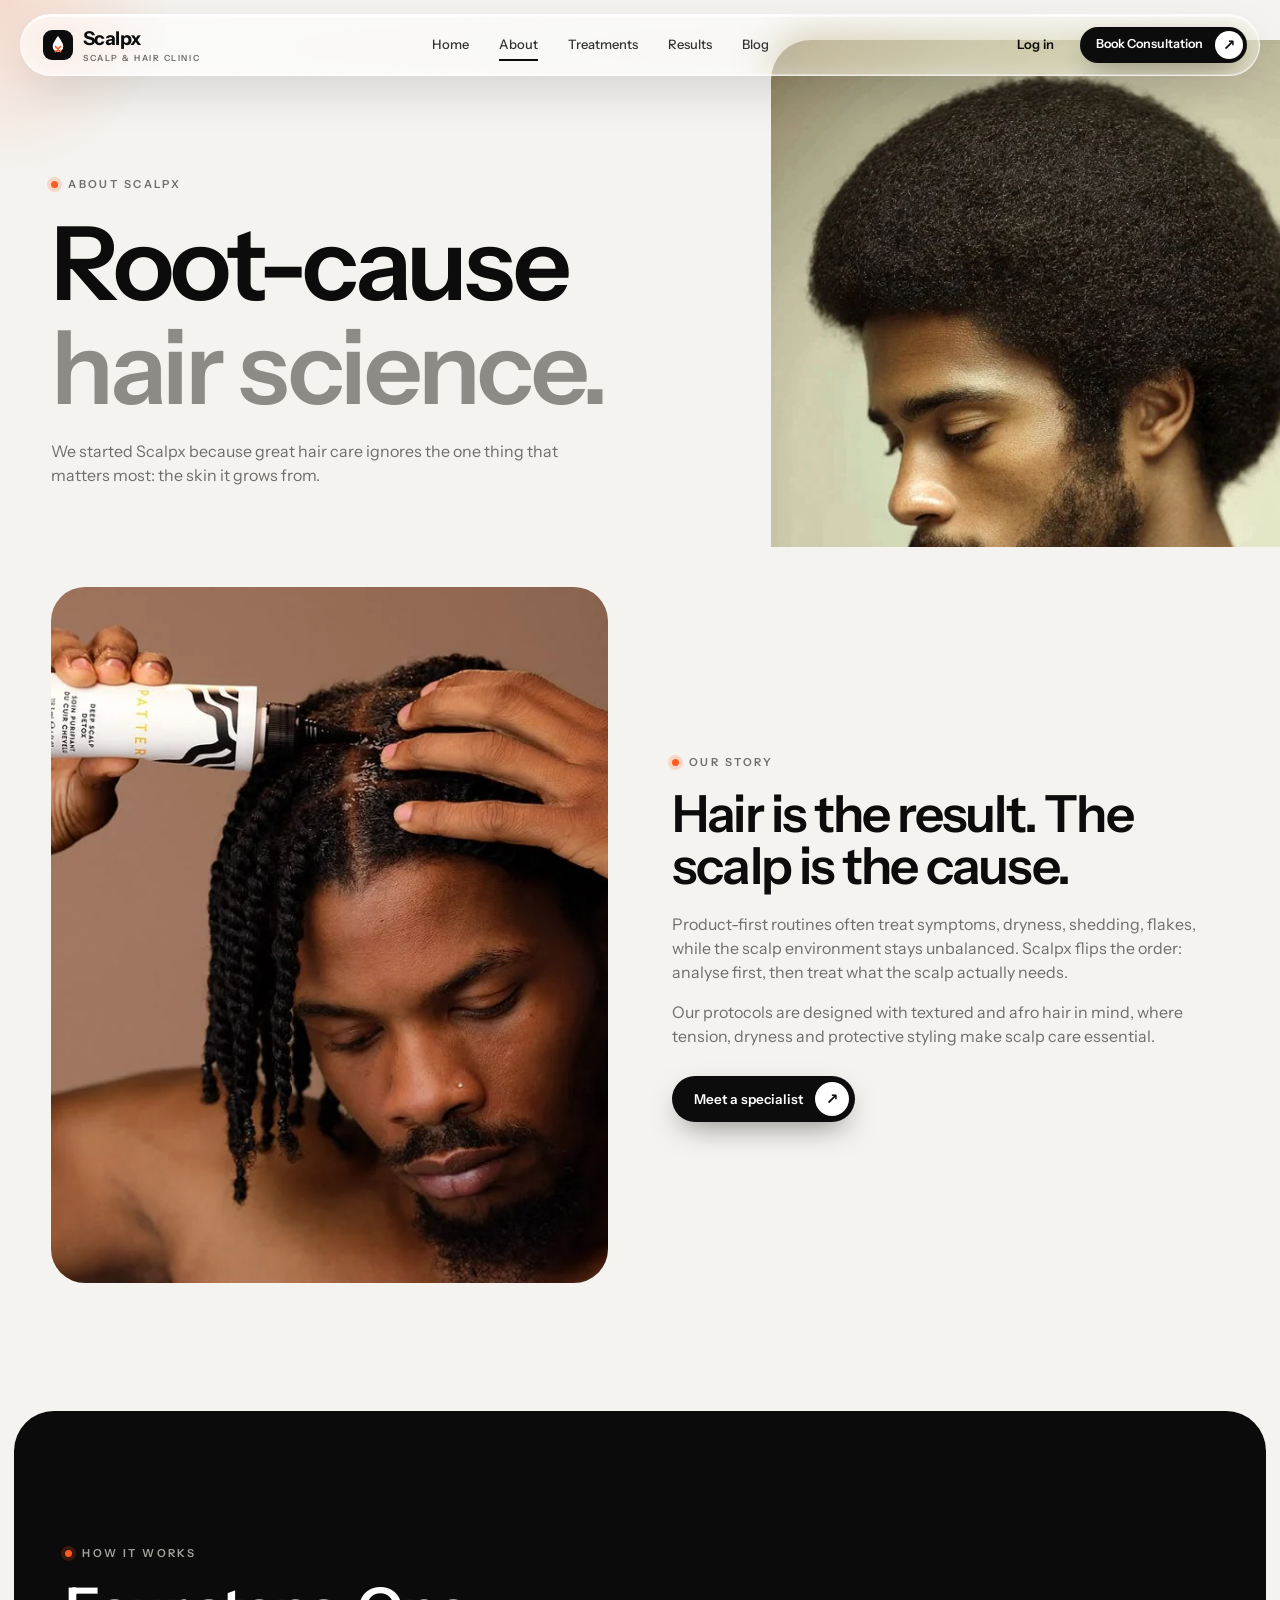
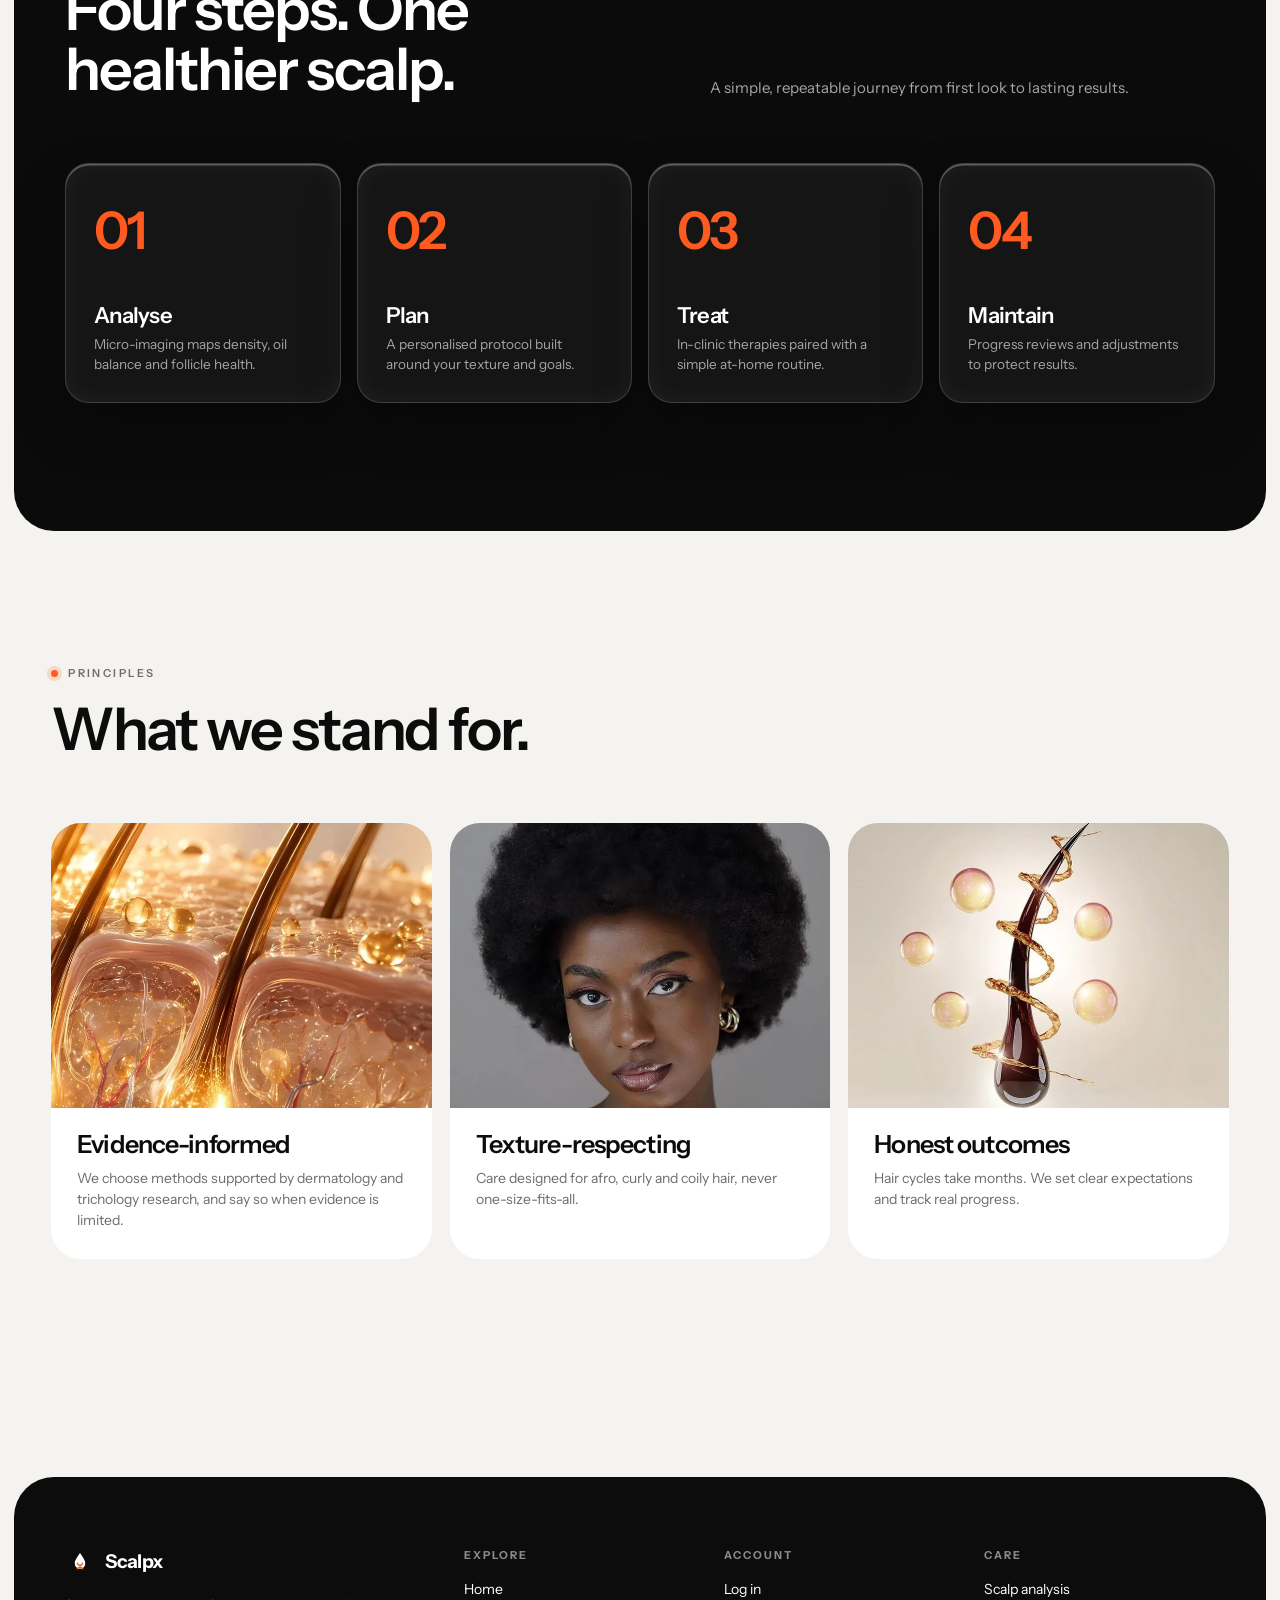
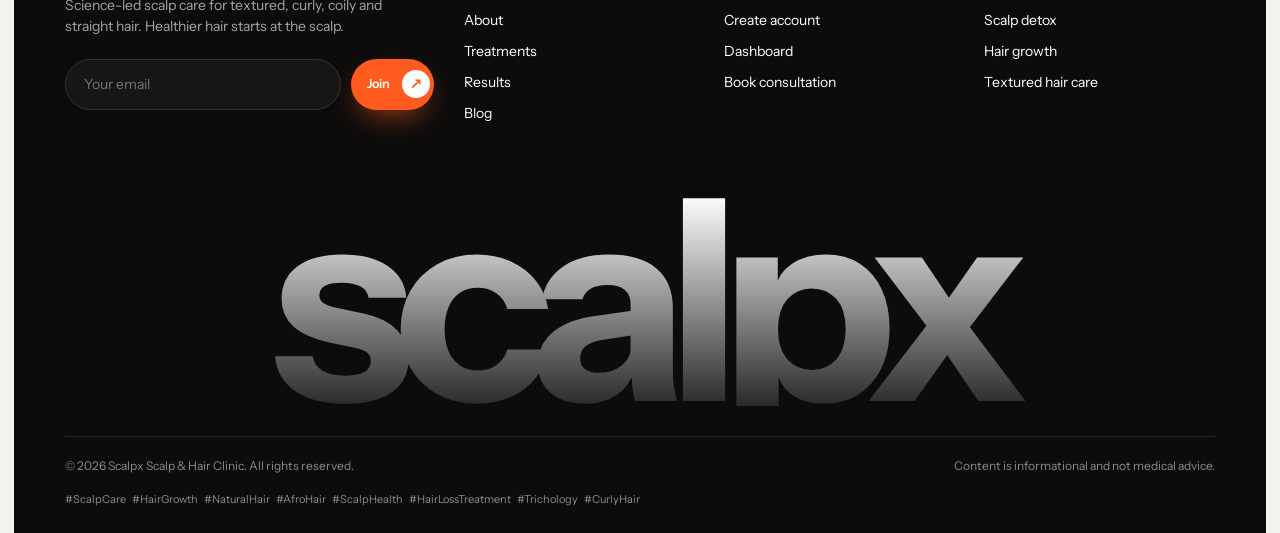
==== commit 0404d0fc: "Remove em dashes and fade hero image edges Co-Authored-By: Claude Sonnet 5.5 <noreply@anthropic.com>" ====
--- a/public/about.html
+++ b/public/about.html
@@ -1,7 +1,7 @@
 <!doctype html><html lang="en"><head><meta charset="utf-8"><meta name="viewport" content="width=device-width,initial-scale=1,viewport-fit=cover">
-<title>About Scalpx — Root-Cause Scalp & Hair Science</title><meta name="description" content="Learn how Scalpx uses scalp analysis and personalised care for afro, curly and straight hair to support healthier, fuller hair growth."><meta name="keywords" content="scalp treatment, scalp care, hair growth, hair loss treatment, afro hair care, natural hair care, textured hair scalp clinic, scalp analysis, scalp detox, dandruff treatment, hair thinning, trichology, healthy hair, curly hair care, scalp health">
+<title>About Scalpx: Root-Cause Scalp & Hair Science</title><meta name="description" content="Learn how Scalpx uses scalp analysis and personalised care for afro, curly and straight hair to support healthier, fuller hair growth."><meta name="keywords" content="scalp treatment, scalp care, hair growth, hair loss treatment, afro hair care, natural hair care, textured hair scalp clinic, scalp analysis, scalp detox, dandruff treatment, hair thinning, trichology, healthy hair, curly hair care, scalp health">
 <meta name="theme-color" content="#f4f3ef"><link rel="canonical" href="https://scalpx.vercel.app/about.html">
-<meta property="og:type" content="website"><meta property="og:title" content="About Scalpx — Root-Cause Scalp & Hair Science"><meta property="og:description" content="Learn how Scalpx uses scalp analysis and personalised care for afro, curly and straight hair to support healthier, fuller hair growth."><meta property="og:image" content="https://scalpx.vercel.app/img/og.jpg"><meta property="og:url" content="https://scalpx.vercel.app/about.html"><meta name="twitter:card" content="summary_large_image">
+<meta property="og:type" content="website"><meta property="og:title" content="About Scalpx: Root-Cause Scalp & Hair Science"><meta property="og:description" content="Learn how Scalpx uses scalp analysis and personalised care for afro, curly and straight hair to support healthier, fuller hair growth."><meta property="og:image" content="https://scalpx.vercel.app/img/og.jpg"><meta property="og:url" content="https://scalpx.vercel.app/about.html"><meta name="twitter:card" content="summary_large_image">
 <link rel="icon" href="favicon.svg" type="image/svg+xml"><link rel="preload" href="fonts/instrument-sans-latin-wght-normal.woff2" as="font" type="font/woff2" crossorigin>
 <link rel="stylesheet" href="css/style.css"><script type="application/ld+json">{"@context": "https://schema.org", "@type": "HealthAndBeautyBusiness", "name": "Scalpx Scalp & Hair Clinic", "description": "Science-led scalp analysis, treatments and ongoing care for stronger, fuller hair.", "url": "https://scalpx.vercel.app", "image": "https://scalpx.vercel.app/img/og.jpg", "knowsAbout": ["Scalp care", "Hair growth", "Afro-textured hair", "Hair loss"]}</script></head><body><header class="nav glass" role="banner">
  <a class="logo" href="index.html" aria-label="Scalpx home"><svg viewBox="0 0 40 40" fill="none" aria-hidden="true"><rect width="40" height="40" rx="12" fill="#0c0c0c"/><path d="M20 8c-4 6-7 9.5-7 14a7 7 0 0014 0c0-4.500-3-8-7-14z" fill="#fff"/><path d="M16.500 22l7 7m0-7l-7 7" stroke="#ff5a1f" stroke-width="2.200" stroke-linecap="round"/></svg><div>Scalpx<small>Scalp &amp; Hair Clinic</small></div></a>
@@ -24,7 +24,7 @@
 <section class="sec" style="padding-top:40px"><div class="wrap split">
  <div class="pic ratio-45 rvx"><img src="img/twists.webp" alt="Man receiving a scalp treatment on twists" style="object-position:40% 50%" loading="lazy"></div>
  <div><span class="eyebrow rv">Our story</span><h2 class="rv" style="font-size:clamp(32px,4vw,56px);margin:16px 0 20px">Hair is the result. The scalp is the cause.</h2>
- <p class="rv" style="color:var(--mute);margin-bottom:16px">Product-first routines often treat symptoms — dryness, shedding, flakes — while the scalp environment stays unbalanced. Scalpx flips the order: analyse first, then treat what the scalp actually needs.</p>
+ <p class="rv" style="color:var(--mute);margin-bottom:16px">Product-first routines often treat symptoms, dryness, shedding, flakes, while the scalp environment stays unbalanced. Scalpx flips the order: analyse first, then treat what the scalp actually needs.</p>
  <p class="rv" style="color:var(--mute);margin-bottom:28px">Our protocols are designed with textured and afro hair in mind, where tension, dryness and protective styling make scalp care essential.</p>
  <a class="btn btn-dark rv" href="book.html">Meet a specialist <i>↗</i></a></div>
 </div></section>
@@ -37,7 +37,7 @@
 <section class="sec"><div class="wrap">
  <div class="sec-head"><div class="rv"><span class="eyebrow">Principles</span><h2 style="margin-top:16px">What we stand for.</h2></div><p class="rv" style="--d:.1s"></p></div>
  <div class="tgrid">
-  <div class="tcard rv" style="--d:0.0s"><div class="im"><img src="img/gold.webp" alt="" loading="lazy"></div><div class="tx"><h3>Evidence-informed</h3><p>We choose methods supported by dermatology and trichology research — and say so when evidence is limited.</p></div></div><div class="tcard rv" style="--d:0.1s"><div class="im"><img src="img/woman.webp" alt="" loading="lazy"></div><div class="tx"><h3>Texture-respecting</h3><p>Care designed for afro, curly and coily hair — never one-size-fits-all.</p></div></div><div class="tcard rv" style="--d:0.2s"><div class="im"><img src="img/helix.webp" alt="" loading="lazy"></div><div class="tx"><h3>Honest outcomes</h3><p>Hair cycles take months. We set clear expectations and track real progress.</p></div></div>
+  <div class="tcard rv" style="--d:0.0s"><div class="im"><img src="img/gold.webp" alt="" loading="lazy"></div><div class="tx"><h3>Evidence-informed</h3><p>We choose methods supported by dermatology and trichology research, and say so when evidence is limited.</p></div></div><div class="tcard rv" style="--d:0.1s"><div class="im"><img src="img/woman.webp" alt="" loading="lazy"></div><div class="tx"><h3>Texture-respecting</h3><p>Care designed for afro, curly and coily hair, never one-size-fits-all.</p></div></div><div class="tcard rv" style="--d:0.2s"><div class="im"><img src="img/helix.webp" alt="" loading="lazy"></div><div class="tx"><h3>Honest outcomes</h3><p>Hair cycles take months. We set clear expectations and track real progress.</p></div></div>
  </div>
 </div></section>
 </main><footer class="foot" role="contentinfo"><div class="wrap">
--- a/public/css/style.css
+++ b/public/css/style.css
@@ -68,7 +68,7 @@
 .hero p.lead{font-size:15px;color:#4a4946;max-width:340px;margin-bottom:26px}
 .hero-figure{position:absolute;left:50%;bottom:calc(var(--wordh,18vw)*.5);width:min(31vw,440px);transform:translateX(-4%);z-index:3;aspect-ratio:640/849;pointer-events:none}
 .hero-figure img{position:absolute;inset:0;width:100%;height:100%;object-fit:contain;object-position:bottom}
-.hero-figure .main{-webkit-mask-image:linear-gradient(#000 78%,transparent 99%);mask-image:linear-gradient(#000 78%,transparent 99%);animation:float 9s ease-in-out infinite}
+.hero-figure .main{animation:float 9s ease-in-out infinite}
 .hero-figure .trail{filter:blur(14px) saturate(1.4) sepia(.5);opacity:.32;transform-origin:30% 50%;-webkit-mask-image:linear-gradient(90deg,transparent 30%,#000 55%,transparent 100%);mask-image:linear-gradient(90deg,transparent 30%,#000 55%,transparent 100%)}
 .hero-figure .t1{animation:trail 4.5s ease-in-out infinite}.hero-figure .t2{animation:trail 4.5s ease-in-out -2.2s infinite;opacity:.32;filter:blur(26px) saturate(1.8) sepia(.8)}
 @keyframes trail{0%,100%{transform:translateX(5%) scaleX(1.05)}50%{transform:translateX(17%) scaleX(1.25)}}
